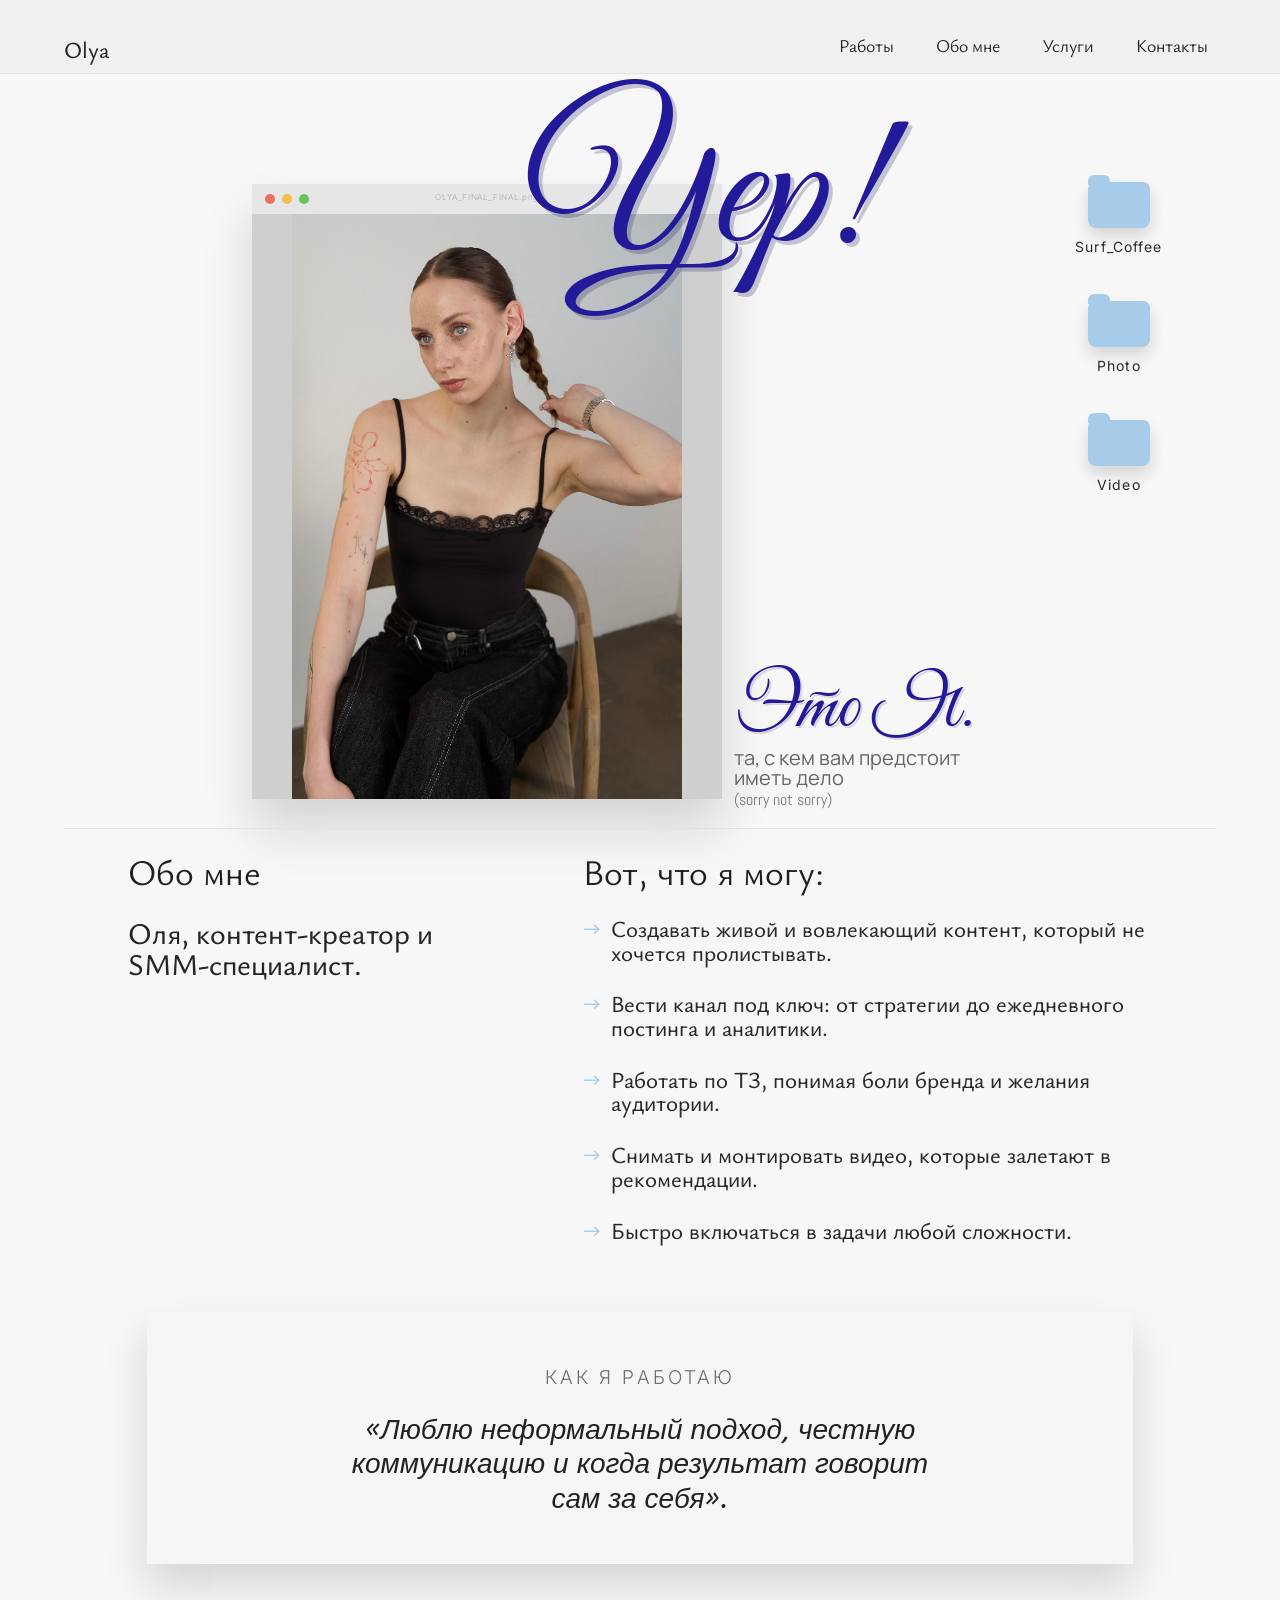
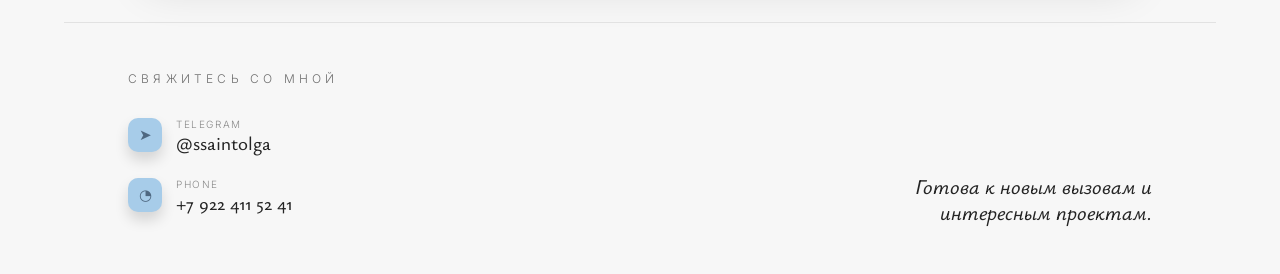
==== index.html @ af7ab5ba "Fix hosted image links by defaulting unknown URLs to image" ====
<!DOCTYPE html>
<html lang="ru">
<head>
  <meta charset="UTF-8" />
  <meta name="viewport" content="width=device-width, initial-scale=1.0" />
  <title>Olya Portfolio</title>

  <link rel="preconnect" href="https://fonts.googleapis.com">
  <link rel="preconnect" href="https://fonts.gstatic.com" crossorigin>
  <link href="https://fonts.googleapis.com/css2?family=ABeeZee:ital@0;1&family=Abel&family=Bad+Script&family=Caveat:wght@400&family=Golos+Text:wght@400;500;600;700&family=Great+Vibes&family=Inter:wght@300;400;500;600;700&family=Kristi&family=Manrope:wght@300;400;500;600;700&family=Marck+Script&family=Neucha&family=Onest:wght@300;400;500;600;700&family=Ysabeau:ital,wght@0,1..1000;1,1..1000&display=swap" rel="stylesheet"><link rel="stylesheet" href="styles.css" />
  <link rel="stylesheet" href="styles.css" />
</head>
<body>
  <div class="page">
    <header class="site-header" id="home" data-section>
      <div class="logo">Olya</div>

      <nav class="main-nav" aria-label="Главное меню">
        <a class="active" href="#home">Работы</a>
        <a href="#about">Обо мне</a>
        <a href="#services">Услуги</a>
        <a href="#contacts">Контакты</a>
      </nav>
    </header>

    <main>
      <section class="hero reveal" id="works" data-section>
        <div class="hero-main">
          <div class="photo-window">
            <div class="window-bar">
              <span class="dot red"></span>
              <span class="dot yellow"></span>
              <span class="dot green"></span>
              <span class="window-title">OLYA_FINAL_FINAL.png</span>
            </div>

            <div class="portrait">
              <img src="./images/olya.JPG" alt="Оля">
            </div>
          </div>

          <div class="hero-yep" data-motion>Yep!</div>

          <div class="hero-about" data-motion>
            <div class="hero-about-title">Это Я.</div>

            <div class="hero-about-subtitle">
              <span class="hero-kristi">
                та, с кем вам предстоит<br>
                иметь дело
              </span>
              <span class="hero-abel">(sorry not sorry)</span>
            </div>
          </div>
        </div>

        <aside class="hero-folders" aria-label="Разделы портфолио">
          <button class="folder" type="button" data-folder="Surf_Coffee" data-page="./surf_coffee.html">
            <span class="folder-icon" aria-hidden="true"></span>
            <span class="folder-name">Surf_Coffee</span>
          </button>

          <button class="folder" type="button" data-folder="Photo" data-target="#works">
            <span class="folder-icon" aria-hidden="true"></span>
            <span class="folder-name">Photo</span>
          </button>

          <button class="folder" type="button" data-folder="Video" data-target="#works">
            <span class="folder-icon" aria-hidden="true"></span>
            <span class="folder-name">Video</span>
          </button>
        </aside>
      </section>


      <section class="about-skills reveal" id="about" data-section>
        <div class="about-column">
          <h2>Обо мне</h2>
          <p>
            Оля, контент-креатор и<br>
            SMM-специалист.
          </p>
        </div>

        <div class="skills-column" id="services" data-section>
          <h2>Вот, что я могу:</h2>

          <ul class="skills-list">
            <li>Создавать живой и вовлекающий контент, который не хочется пролистывать.</li>
            <li>Вести канал под ключ: от стратегии до ежедневного постинга и аналитики.</li>
            <li>Работать по ТЗ, понимая боли бренда и желания аудитории.</li>
            <li>Снимать и монтировать видео, которые залетают в рекомендации.</li>
            <li>Быстро включаться в задачи любой сложности.</li>
          </ul>
        </div>
      </section>

      <section class="work-style reveal" data-section>
        <div class="quote-card">
          <div class="quote-label">КАК Я РАБОТАЮ</div>
          <blockquote>
            «Люблю неформальный подход, честную<br>
            коммуникацию и когда результат говорит<br>
            сам за себя».
          </blockquote>
        </div>
      </section>

      <footer class="contacts reveal" id="contacts" data-section>
        <div class="contacts-left">
          <div class="contacts-caption">СВЯЖИТЕСЬ СО МНОЙ</div>

          <a class="contact-row contact-link" href="https://t.me/ssaintolga" target="_blank" rel="noopener noreferrer">
            <span class="contact-icon" aria-hidden="true">➤</span>
            <span class="contact-info">
              <span class="contact-type">TELEGRAM</span>
              <span class="contact-value">@ssaintolga</span>
            </span>
          </a>

          <a class="contact-row contact-link" href="tel:+79224115241">
            <span class="contact-icon" aria-hidden="true">◔</span>
            <span class="contact-info">
              <span class="contact-type">PHONE</span>
              <span class="contact-value">+7 922 411 52 41</span>
            </span>
          </a>
        </div>

        <div class="contacts-right">
          Готова к новым вызовам и<br>
          интересным проектам.
        </div>
      </footer>
    </main>

    <div class="toast" id="folder-toast" role="status" aria-live="polite" aria-atomic="true"></div>
  </div>

  <script src="script.js"></script>
</body>
</html>
---- styles.css ----
* {
  box-sizing: border-box;
}

:root {
  --bg: #f7f7f7;
  --text: #1f1f1f;
  --line: #e2e2e2;
  --accent: #221a98;
  --muted: #767676;
  --folder: #a7cce9;
  --header-height: 74px;
  --side-gap: clamp(20px, 5vw, 80px);
  --quote-inset: clamp(16px, 1.5vw, 28px);
}

html,
body {
  margin: 0;
  padding: 0;
  background: var(--bg);
  color: var(--text);
}

body {
  font-family: 'Ysabeau', sans-serif;
  font-weight: 500;
}

.page {
  width: 100%;
  margin: 0;
  min-height: 100vh;
  background: var(--bg);
  padding: 0 var(--side-gap) 40px;
}



.site-header {
  position: sticky;
  top: 0;
  z-index: 20;
  height: var(--header-height);
  display: flex;
  align-items: flex-end;
  justify-content: space-between;
  border-bottom: 1px solid var(--line);
  width: 100vw;
  margin-left: calc(50% - 50vw);
  padding: 0 calc(var(--side-gap) + 6px) 12px var(--side-gap);
  background: rgba(239, 239, 239, 0.75);
  backdrop-filter: blur(0);
  transition: background 0.25s ease, box-shadow 0.25s ease, backdrop-filter 0.25s ease;
}

.site-header.is-scrolled {
  background: rgba(239, 239, 239, 0.94);
  backdrop-filter: blur(7px);
  box-shadow: 0 10px 24px rgba(0, 0, 0, 0.12);
}

.logo {
  font-size: 23px;
  color: #252525;
  line-height: 1;
  padding-top: 4px;
}

.main-nav {
  display: flex;
  gap: 38px;
  align-items: center;
}

.main-nav a {
  font-size: 18px;
  font-weight: 400;
  color: #242424;
  text-decoration: none;
  line-height: 1;
  padding: 6px 2px;
  border-bottom: 1px solid transparent;
  transition: color 0.22s ease, border-color 0.22s ease;
}

.main-nav a:hover,
.main-nav a.active {
  color: #241f8d;
  border-bottom-color: #241f8d;
}

.hero {
  display: flex;
  justify-content: space-between;
  align-items: flex-start;
  padding: 56px 20px 0 110px;
  min-height: 760px;
  scroll-margin-top: calc(var(--header-height) + 20px);
}

.hero-main {
  position: relative;
  width: 900px;
  height: 670px;
}

.photo-window {
  position: absolute;
  left: 78px;
  top: 54px;
  width: 470px;
  background: #f7f7f7;
  box-shadow: 0 30px 48px rgba(0, 0, 0, 0.14);
}

.window-bar {
  position: relative;
  height: 30px;
  background: #e6e6e6;
  display: flex;
  align-items: center;
  padding-left: 13px;
}

.dot {
  width: 10px;
  height: 10px;
  border-radius: 50%;
  margin-right: 7px;
  display: inline-block;
}

.dot.red { background: #f16d5c; }
.dot.yellow { background: #f2be4d; }
.dot.green { background: #68c25d; }

.window-title {
  position: absolute;
  left: 50%;
  transform: translateX(-50%);
  top: 8px;
  font-family: "Inter", sans-serif;
  font-size: 8px;
  font-weight: 300;
  letter-spacing: 0.08em;
  color: #aaa;
  white-space: nowrap;
}

.portrait {
  width: 100%;
  height: 585px;
  overflow: hidden;
  background: #cfcfcf;
}

.portrait img {
  width: 100%;
  height: 100%;
  object-fit: contain;
  display: block;
}

.portrait-placeholder {
  width: 100%;
  height: 100%;
  background:
    radial-gradient(circle at 50% 30%, rgba(255, 255, 255, 0.85) 0 8%, transparent 9%),
    radial-gradient(circle at 43% 33%, rgba(255, 255, 255, 0.55) 0 2%, transparent 3%),
    radial-gradient(circle at 57% 33%, rgba(255, 255, 255, 0.55) 0 2%, transparent 3%),
    linear-gradient(180deg, rgba(255, 255, 255, 0.16), rgba(0, 0, 0, 0.1)),
    linear-gradient(135deg, #cfcfcf 0%, #9f9f9f 100%);
  filter: grayscale(1);
}

.hero-yep {
  position: absolute;
  top: -18px;
  left: 350px;
  font-family: "Great Vibes", cursive;
  font-size: 190px;
  line-height: 0.9;
  color: var(--accent);
  text-shadow: 4px 4px 0 rgba(20, 14, 90, 0.22);
  z-index: 2;
  will-change: transform;
}

.hero-about {
  position: absolute;
  left: 560px;
  top: 542px;
  width: 310px;
  will-change: transform;
}

.hero-about-title {
  font-family: "Great Vibes", cursive;
  font-size: 76px;
  line-height: 0.95;
  color: var(--accent);
  text-shadow: 2px 2px 0 rgba(20, 14, 90, 0.15);
  margin-bottom: 4px;
}

.hero-about-subtitle {
  display: flex;
  align-items: baseline;
  flex-wrap: wrap;
  gap: 5px;
  max-width: 290px;
}

.hero-kristi {
  font-family: "Manrope", sans-serif;
  font-size: 20px;
  line-height: 0.98;
  color: #666;
  font-weight: 400;
}
.hero-abel {
  font-family: "Abel", sans-serif;
  font-size: 16px;
  color: var(--muted);
  line-height: 1;
}

.hero-folders {
  width: 160px;
  padding-top: 52px;
  display: flex;
  flex-direction: column;
  gap: 46px;
  align-items: center;
}

.folder {
  width: 120px;
  text-align: center;
  border: 0;
  background: transparent;
  padding: 0;
  cursor: pointer;
  transition: transform 0.22s ease;
}

.folder:hover {
  transform: translateY(-4px);
}

.folder-icon {
  width: 62px;
  height: 46px;
  margin: 0 auto 10px;
  position: relative;
  background: var(--folder);
  border-radius: 7px 7px 8px 8px;
  box-shadow: 0 8px 16px rgba(0, 0, 0, 0.14);
  transition: box-shadow 0.22s ease, transform 0.22s ease;
  display: block;
}

.folder:hover .folder-icon,
.folder:focus-visible .folder-icon {
  transform: translateY(-2px);
  box-shadow: 0 16px 28px rgba(0, 0, 0, 0.2);
}

.folder-icon::before {
  content: "";
  position: absolute;
  top: -7px;
  left: 0;
  width: 22px;
  height: 10px;
  background: var(--folder);
  border-radius: 6px 6px 0 0;
}

.folder-name {
  font-family: "Inter", sans-serif;
  font-size: 14px;
  letter-spacing: 0.08em;
  color: #2a2a2a;
}

.about-skills {
  border-top: 1px solid var(--line);
  margin-top: -6px;
  padding: 24px var(--side-gap) 0;
  display: grid;
  grid-template-columns: 315px 1fr;
  column-gap: 140px;
  scroll-margin-top: calc(var(--header-height) + 20px);
}

.about-column h2,
.skills-column h2 {
  margin: 0 0 28px;
  font-size: 36px;
  font-weight: 700;
  color: #1f1f1f;
  line-height: 1;
}

.about-column p {
  margin: 0;
  font-size: 30px;
  line-height: 1.04;
  color: #252525;
}

.skills-list {
  list-style: none;
  margin: 0;
  padding: 0;
}

.skills-list li {
  position: relative;
  margin-bottom: 28px;
  padding-left: 28px;
  font-size: 23px;
  line-height: 1.03;
  color: #2a2a2a;
  max-width: 760px;
}

.skills-list li::before {
  content: "→";
  position: absolute;
  left: 0;
  top: -1px;
  color: var(--folder);
  font-size: 22px;
}

.work-style {
  padding: 42px var(--side-gap) 58px;
  scroll-margin-top: calc(var(--header-height) + 20px);
}

.quote-card {
  margin: 0 var(--quote-inset);
  background: #f6f6f6;
  box-shadow: 0 22px 42px rgba(0, 0, 0, 0.14);
  text-align: center;
  padding: 54px 40px 48px;
}

.quote-label {
  font-family: "Inter", sans-serif;
  font-size: 19px;
  font-weight: 300;
  letter-spacing: 0.16em;
  color: #6e6e6e;
  margin-bottom: 24px;
}

.quote-card blockquote {
  margin: 0;
  font-family: "ABeeZee", sans-serif;
  font-style: italic;
  font-size: 28px;
  line-height: 1.22;
  color: #212121;
}

.contacts {
  border-top: 1px solid var(--line);
  margin: 0;
  padding: 48px var(--side-gap) 0;
  display: flex;
  justify-content: space-between;
  align-items: flex-end;
  scroll-margin-top: calc(var(--header-height) + 20px);
}

.contacts-left { width: 340px; }

.contacts-caption {
  font-family: "Inter", sans-serif;
  font-size: 12px;
  font-weight: 300;
  letter-spacing: 0.35em;
  color: #707070;
  margin-bottom: 28px;
}

.contact-row {
  display: flex;
  align-items: center;
  gap: 14px;
  margin-bottom: 18px;
}

.contact-link {
  text-decoration: none;
  border-radius: 12px;
  padding: 4px;
  margin-left: -4px;
  transition: background-color 0.2s ease;
}

.contact-link:hover,
.contact-link:focus-visible {
  background-color: rgba(167, 204, 233, 0.2);
}

.contact-icon {
  width: 34px;
  height: 34px;
  border-radius: 10px;
  background: var(--folder);
  color: #4f6881;
  display: flex;
  align-items: center;
  justify-content: center;
  font-size: 15px;
  font-family: "Inter", sans-serif;
  box-shadow: 0 8px 14px rgba(0, 0, 0, 0.14);
}

.contact-type {
  display: block;
  font-family: "Inter", sans-serif;
  font-size: 10px;
  font-weight: 300;
  letter-spacing: 0.16em;
  color: #8a8a8a;
  margin-bottom: 3px;
}

.contact-value {
  display: block;
  font-size: 19px;
  color: #252525;
  line-height: 1;
}

.contacts-right {
  max-width: 360px;
  text-align: right;
  font-size: 21px;
  line-height: 1.25;
  font-style: italic;
  color: #252525;
  padding-bottom: 8px;
}

.toast {
  position: fixed;
  right: 28px;
  bottom: 24px;
  background: rgba(33, 33, 33, 0.92);
  color: #f2f2f2;
  font-family: "Inter", sans-serif;
  font-size: 13px;
  padding: 12px 14px;
  border-radius: 10px;
  transform: translateY(24px);
  opacity: 0;
  pointer-events: none;
  transition: transform 0.22s ease, opacity 0.22s ease;
}

.toast.is-visible {
  transform: translateY(0);
  opacity: 1;
}

.reveal {
  opacity: 0;
  transform: translateY(24px);
  transition: opacity 0.6s ease, transform 0.6s ease;
}

.reveal.is-visible {
  opacity: 1;
  transform: translateY(0);
}

.about-column h2,
.skills-column h2 {
  margin: 0 0 28px;
  font-size: 36px;
  font-family: "Ysabeau", sans-serif;
  font-weight: 400;
  color: #1f1f1f;
  line-height: 1;
}

@media (max-width: 1220px) {
  .page { padding-inline: clamp(18px, 4vw, 48px); }
  .site-header { padding-inline: clamp(18px, 4vw, 48px); }
  .hero {
    padding-left: 24px;
    padding-right: 8px;
  }
  .hero-main { width: min(760px, 100%); }
  .hero-yep { left: 280px; font-size: 160px; }
  .hero-about { left: 490px; }
}

@media (max-width: 1024px) {
  .site-header {
    padding-inline: 20px;
    height: auto;
    padding-block: 14px;
    align-items: center;
  }

  .main-nav {
    gap: 18px;
    flex-wrap: wrap;
    justify-content: flex-end;
  }

  .main-nav a { font-size: 16px; }

  .hero {
    min-height: auto;
    padding: 34px 0 0;
    gap: 24px;
  }

  .hero-main {
    width: 100%;
    height: auto;
    min-height: 620px;
  }

  .photo-window {
    left: 30px;
    width: min(520px, 62vw);
  }

  .hero-yep {
    left: min(46vw, 390px);
    top: -6px;
    font-size: clamp(120px, 16vw, 168px);
  }

  .hero-about {
    left: min(54vw, 560px);
    top: 460px;
    width: min(300px, 34vw);
  }

  .hero-about-title { font-size: 68px; }

  .about-skills {
    grid-template-columns: 1fr;
    row-gap: 36px;
    padding-top: 36px;
  }

  .contacts {
    gap: 28px;
  }
}

@media (max-width: 768px) {
  .page {
    padding-inline: 14px;
    padding-bottom: 28px;
  }

  .site-header {
    width: 100%;
    margin-left: 0;
    position: sticky;
    padding-inline: 6px;
    gap: 12px;
    align-items: flex-start;
    flex-direction: column;
  }

  .logo { font-size: 24px; }

  .main-nav {
    width: 100%;
    justify-content: space-between;
    gap: 10px;
  }

  .main-nav a {
    font-size: 15px;
    padding: 4px 0;
  }

  .hero {
    flex-direction: column;
    padding-top: 24px;
  }

  .hero-main {
    min-height: 0;
  }

  .photo-window {
    position: relative;
    left: 0;
    top: 0;
    width: 100%;
    max-width: 460px;
    margin: 0 auto;
  }

  .portrait { height: 500px; }

  .hero-yep {
    left: 52%;
    top: -32px;
    font-size: clamp(96px, 24vw, 140px);
    transform: translateX(-6%);
  }

  .hero-about {
    position: relative;
    left: 0;
    top: 0;
    width: 100%;
    max-width: 460px;
    margin: 14px auto 0;
    text-align: left;
  }

  .hero-about-title { font-size: 62px; }

  .hero-kristi { font-size: 28px; }

  .hero-folders {
    width: 100%;
    flex-direction: row;
    justify-content: space-between;
    gap: 12px;
    padding-top: 4px;
  }

  .folder {
    width: calc(33.33% - 8px);
  }

  .about-skills,
  .work-style,
  .contacts {
    padding-inline: 0;
  }

  .about-column h2,
  .skills-column h2 { font-size: 34px; }

  .about-column p,
  .skills-list li { font-size: 24px; }

  .quote-card {
    padding: 34px 22px;
  }

  .quote-card blockquote {
    font-size: 30px;
    line-height: 1.18;
  }

  .contacts {
    flex-direction: column;
    align-items: flex-start;
  }

  .contacts-right {
    text-align: left;
    font-size: 24px;
    max-width: 100%;
  }

  .toast {
    right: 12px;
    left: 12px;
    bottom: 12px;
  }

  

}



@media (max-width: 540px) {
  .main-nav a { font-size: 14px; }

  .portrait { height: 390px; }

  .hero-about-title { font-size: 54px; }

  .hero-kristi { font-size: 22px; }

  .hero-abel { font-size: 14px; }

  .folder-name {
    font-size: 12px;
    letter-spacing: 0.04em;
  }

  .about-column h2,
  .skills-column h2 { font-size: 30px; }

  .about-column p,
  .skills-list li {
    font-size: 20px;
    line-height: 1.14;
  }

  .skills-list li {
    margin-bottom: 20px;
    padding-left: 22px;
  }

  .quote-card blockquote { font-size: 28px; }

  .contact-value { font-size: 18px; }

  .contacts-right { font-size: 28px; }
}

@media (prefers-reduced-motion: reduce) {
  * {
    animation: none !important;
    transition-duration: 0.01ms !important;
    scroll-behavior: auto !important;
  }

  .reveal {
    opacity: 1;
    transform: none;
  }
}

.surf-works {
  border-top: 1px solid var(--line);
  margin-top: 6px;
  padding: 50px var(--side-gap) 10px;
  scroll-margin-top: calc(var(--header-height) + 20px);
}

.section-head {
  max-width: 780px;
  margin-bottom: 30px;
}

.section-kicker {
  margin: 0 0 14px;
  font-family: "Inter", sans-serif;
  font-size: 12px;
  letter-spacing: 0.25em;
  color: #6a6a6a;
}

.section-head h1,
.section-head h2 {
  margin: 0 0 10px;
  font-size: clamp(34px, 4.2vw, 58px);
  line-height: 0.96;
  font-weight: 500;
}

.section-text {
  margin: 0;
  font-size: 20px;
  line-height: 1.2;
  color: #3a3a3a;
}

.section-text code {
  font-family: "Inter", sans-serif;
  font-size: 0.85em;
  background: #ececec;
  border-radius: 7px;
  padding: 2px 7px;
}

.surf-grid {
  display: grid;
  grid-template-columns: repeat(2, minmax(0, 1fr));
  gap: 24px;
  align-items: start;
}

.work-card {
  width: 100%;
  margin: 0 auto;
  background: #f3f3f3;
  box-shadow: 0 18px 36px rgba(0, 0, 0, 0.12);
  border: 1px solid #ececec;
  overflow: hidden;
  display: grid;
}

.work-card.is-vertical {
  max-width: 980px;
  grid-template-columns: minmax(230px, 360px) 1fr;
}

.work-card.is-horizontal {
  max-width: 620px;
  grid-template-columns: 1fr;
}

.work-media {
  background: #d7d7d7;
}

.work-card.is-vertical .work-media {
  aspect-ratio: 9 / 16;
  max-height: min(72vh, 680px);
}

.work-card.is-horizontal .work-media {
  aspect-ratio: 16 / 9;
  max-height: min(56vh, 420px);
}

.work-media iframe,
.work-media img,
.work-media video {
  width: 100%;
  height: 100%;
  display: block;
  border: 0;
  object-fit: cover;
}

.work-content {
  padding: 18px 18px 20px;
  display: flex;
  flex-direction: column;
  justify-content: center;
}

.work-content h3 {
  margin: 0 0 8px;
  font-size: 27px;
  line-height: 0.95;
}

.work-content p {
  margin: 0;
  font-size: 18px;
  color: #353535;
  line-height: 1.12;
}

.work-meta {
  display: inline-flex;
  margin-top: 12px;
  font-family: "Inter", sans-serif;
  font-size: 11px;
  letter-spacing: 0.12em;
  color: #6d6d6d;
}

.surf-empty {
  padding: 24px;
  background: #efefef;
  font-size: 18px;
}

@media (max-width: 900px) {
  .surf-grid {
    grid-template-columns: 1fr;
  }

  .work-card.is-vertical,
  .work-card.is-horizontal {
    max-width: 560px;
    grid-template-columns: 1fr;
  }

  .work-card.is-vertical .work-media,
  .work-card.is-horizontal .work-media {
    aspect-ratio: 9 / 16;
    max-height: min(72vh, 620px);
  }
}

@media (max-width: 768px) {
  .surf-works {
    padding-inline: 0;
    padding-top: 34px;
  }

  .section-text {
    font-size: 18px;
  }

  .work-content h3 {
    font-size: 24px;
  }
}
---- styles.css ----
* {
  box-sizing: border-box;
}

:root {
  --bg: #f7f7f7;
  --text: #1f1f1f;
  --line: #e2e2e2;
  --accent: #221a98;
  --muted: #767676;
  --folder: #a7cce9;
  --header-height: 74px;
  --side-gap: clamp(20px, 5vw, 80px);
  --quote-inset: clamp(16px, 1.5vw, 28px);
}

html,
body {
  margin: 0;
  padding: 0;
  background: var(--bg);
  color: var(--text);
}

body {
  font-family: 'Ysabeau', sans-serif;
  font-weight: 500;
}

.page {
  width: 100%;
  margin: 0;
  min-height: 100vh;
  background: var(--bg);
  padding: 0 var(--side-gap) 40px;
}



.site-header {
  position: sticky;
  top: 0;
  z-index: 20;
  height: var(--header-height);
  display: flex;
  align-items: flex-end;
  justify-content: space-between;
  border-bottom: 1px solid var(--line);
  width: 100vw;
  margin-left: calc(50% - 50vw);
  padding: 0 calc(var(--side-gap) + 6px) 12px var(--side-gap);
  background: rgba(239, 239, 239, 0.75);
  backdrop-filter: blur(0);
  transition: background 0.25s ease, box-shadow 0.25s ease, backdrop-filter 0.25s ease;
}

.site-header.is-scrolled {
  background: rgba(239, 239, 239, 0.94);
  backdrop-filter: blur(7px);
  box-shadow: 0 10px 24px rgba(0, 0, 0, 0.12);
}

.logo {
  font-size: 23px;
  color: #252525;
  line-height: 1;
  padding-top: 4px;
}

.main-nav {
  display: flex;
  gap: 38px;
  align-items: center;
}

.main-nav a {
  font-size: 18px;
  font-weight: 400;
  color: #242424;
  text-decoration: none;
  line-height: 1;
  padding: 6px 2px;
  border-bottom: 1px solid transparent;
  transition: color 0.22s ease, border-color 0.22s ease;
}

.main-nav a:hover,
.main-nav a.active {
  color: #241f8d;
  border-bottom-color: #241f8d;
}

.hero {
  display: flex;
  justify-content: space-between;
  align-items: flex-start;
  padding: 56px 20px 0 110px;
  min-height: 760px;
  scroll-margin-top: calc(var(--header-height) + 20px);
}

.hero-main {
  position: relative;
  width: 900px;
  height: 670px;
}

.photo-window {
  position: absolute;
  left: 78px;
  top: 54px;
  width: 470px;
  background: #f7f7f7;
  box-shadow: 0 30px 48px rgba(0, 0, 0, 0.14);
}

.window-bar {
  position: relative;
  height: 30px;
  background: #e6e6e6;
  display: flex;
  align-items: center;
  padding-left: 13px;
}

.dot {
  width: 10px;
  height: 10px;
  border-radius: 50%;
  margin-right: 7px;
  display: inline-block;
}

.dot.red { background: #f16d5c; }
.dot.yellow { background: #f2be4d; }
.dot.green { background: #68c25d; }

.window-title {
  position: absolute;
  left: 50%;
  transform: translateX(-50%);
  top: 8px;
  font-family: "Inter", sans-serif;
  font-size: 8px;
  font-weight: 300;
  letter-spacing: 0.08em;
  color: #aaa;
  white-space: nowrap;
}

.portrait {
  width: 100%;
  height: 585px;
  overflow: hidden;
  background: #cfcfcf;
}

.portrait img {
  width: 100%;
  height: 100%;
  object-fit: contain;
  display: block;
}

.portrait-placeholder {
  width: 100%;
  height: 100%;
  background:
    radial-gradient(circle at 50% 30%, rgba(255, 255, 255, 0.85) 0 8%, transparent 9%),
    radial-gradient(circle at 43% 33%, rgba(255, 255, 255, 0.55) 0 2%, transparent 3%),
    radial-gradient(circle at 57% 33%, rgba(255, 255, 255, 0.55) 0 2%, transparent 3%),
    linear-gradient(180deg, rgba(255, 255, 255, 0.16), rgba(0, 0, 0, 0.1)),
    linear-gradient(135deg, #cfcfcf 0%, #9f9f9f 100%);
  filter: grayscale(1);
}

.hero-yep {
  position: absolute;
  top: -18px;
  left: 350px;
  font-family: "Great Vibes", cursive;
  font-size: 190px;
  line-height: 0.9;
  color: var(--accent);
  text-shadow: 4px 4px 0 rgba(20, 14, 90, 0.22);
  z-index: 2;
  will-change: transform;
}

.hero-about {
  position: absolute;
  left: 560px;
  top: 542px;
  width: 310px;
  will-change: transform;
}

.hero-about-title {
  font-family: "Great Vibes", cursive;
  font-size: 76px;
  line-height: 0.95;
  color: var(--accent);
  text-shadow: 2px 2px 0 rgba(20, 14, 90, 0.15);
  margin-bottom: 4px;
}

.hero-about-subtitle {
  display: flex;
  align-items: baseline;
  flex-wrap: wrap;
  gap: 5px;
  max-width: 290px;
}

.hero-kristi {
  font-family: "Manrope", sans-serif;
  font-size: 20px;
  line-height: 0.98;
  color: #666;
  font-weight: 400;
}
.hero-abel {
  font-family: "Abel", sans-serif;
  font-size: 16px;
  color: var(--muted);
  line-height: 1;
}

.hero-folders {
  width: 160px;
  padding-top: 52px;
  display: flex;
  flex-direction: column;
  gap: 46px;
  align-items: center;
}

.folder {
  width: 120px;
  text-align: center;
  border: 0;
  background: transparent;
  padding: 0;
  cursor: pointer;
  transition: transform 0.22s ease;
}

.folder:hover {
  transform: translateY(-4px);
}

.folder-icon {
  width: 62px;
  height: 46px;
  margin: 0 auto 10px;
  position: relative;
  background: var(--folder);
  border-radius: 7px 7px 8px 8px;
  box-shadow: 0 8px 16px rgba(0, 0, 0, 0.14);
  transition: box-shadow 0.22s ease, transform 0.22s ease;
  display: block;
}

.folder:hover .folder-icon,
.folder:focus-visible .folder-icon {
  transform: translateY(-2px);
  box-shadow: 0 16px 28px rgba(0, 0, 0, 0.2);
}

.folder-icon::before {
  content: "";
  position: absolute;
  top: -7px;
  left: 0;
  width: 22px;
  height: 10px;
  background: var(--folder);
  border-radius: 6px 6px 0 0;
}

.folder-name {
  font-family: "Inter", sans-serif;
  font-size: 14px;
  letter-spacing: 0.08em;
  color: #2a2a2a;
}

.about-skills {
  border-top: 1px solid var(--line);
  margin-top: -6px;
  padding: 24px var(--side-gap) 0;
  display: grid;
  grid-template-columns: 315px 1fr;
  column-gap: 140px;
  scroll-margin-top: calc(var(--header-height) + 20px);
}

.about-column h2,
.skills-column h2 {
  margin: 0 0 28px;
  font-size: 36px;
  font-weight: 700;
  color: #1f1f1f;
  line-height: 1;
}

.about-column p {
  margin: 0;
  font-size: 30px;
  line-height: 1.04;
  color: #252525;
}

.skills-list {
  list-style: none;
  margin: 0;
  padding: 0;
}

.skills-list li {
  position: relative;
  margin-bottom: 28px;
  padding-left: 28px;
  font-size: 23px;
  line-height: 1.03;
  color: #2a2a2a;
  max-width: 760px;
}

.skills-list li::before {
  content: "→";
  position: absolute;
  left: 0;
  top: -1px;
  color: var(--folder);
  font-size: 22px;
}

.work-style {
  padding: 42px var(--side-gap) 58px;
  scroll-margin-top: calc(var(--header-height) + 20px);
}

.quote-card {
  margin: 0 var(--quote-inset);
  background: #f6f6f6;
  box-shadow: 0 22px 42px rgba(0, 0, 0, 0.14);
  text-align: center;
  padding: 54px 40px 48px;
}

.quote-label {
  font-family: "Inter", sans-serif;
  font-size: 19px;
  font-weight: 300;
  letter-spacing: 0.16em;
  color: #6e6e6e;
  margin-bottom: 24px;
}

.quote-card blockquote {
  margin: 0;
  font-family: "ABeeZee", sans-serif;
  font-style: italic;
  font-size: 28px;
  line-height: 1.22;
  color: #212121;
}

.contacts {
  border-top: 1px solid var(--line);
  margin: 0;
  padding: 48px var(--side-gap) 0;
  display: flex;
  justify-content: space-between;
  align-items: flex-end;
  scroll-margin-top: calc(var(--header-height) + 20px);
}

.contacts-left { width: 340px; }

.contacts-caption {
  font-family: "Inter", sans-serif;
  font-size: 12px;
  font-weight: 300;
  letter-spacing: 0.35em;
  color: #707070;
  margin-bottom: 28px;
}

.contact-row {
  display: flex;
  align-items: center;
  gap: 14px;
  margin-bottom: 18px;
}

.contact-link {
  text-decoration: none;
  border-radius: 12px;
  padding: 4px;
  margin-left: -4px;
  transition: background-color 0.2s ease;
}

.contact-link:hover,
.contact-link:focus-visible {
  background-color: rgba(167, 204, 233, 0.2);
}

.contact-icon {
  width: 34px;
  height: 34px;
  border-radius: 10px;
  background: var(--folder);
  color: #4f6881;
  display: flex;
  align-items: center;
  justify-content: center;
  font-size: 15px;
  font-family: "Inter", sans-serif;
  box-shadow: 0 8px 14px rgba(0, 0, 0, 0.14);
}

.contact-type {
  display: block;
  font-family: "Inter", sans-serif;
  font-size: 10px;
  font-weight: 300;
  letter-spacing: 0.16em;
  color: #8a8a8a;
  margin-bottom: 3px;
}

.contact-value {
  display: block;
  font-size: 19px;
  color: #252525;
  line-height: 1;
}

.contacts-right {
  max-width: 360px;
  text-align: right;
  font-size: 21px;
  line-height: 1.25;
  font-style: italic;
  color: #252525;
  padding-bottom: 8px;
}

.toast {
  position: fixed;
  right: 28px;
  bottom: 24px;
  background: rgba(33, 33, 33, 0.92);
  color: #f2f2f2;
  font-family: "Inter", sans-serif;
  font-size: 13px;
  padding: 12px 14px;
  border-radius: 10px;
  transform: translateY(24px);
  opacity: 0;
  pointer-events: none;
  transition: transform 0.22s ease, opacity 0.22s ease;
}

.toast.is-visible {
  transform: translateY(0);
  opacity: 1;
}

.reveal {
  opacity: 0;
  transform: translateY(24px);
  transition: opacity 0.6s ease, transform 0.6s ease;
}

.reveal.is-visible {
  opacity: 1;
  transform: translateY(0);
}

.about-column h2,
.skills-column h2 {
  margin: 0 0 28px;
  font-size: 36px;
  font-family: "Ysabeau", sans-serif;
  font-weight: 400;
  color: #1f1f1f;
  line-height: 1;
}

@media (max-width: 1220px) {
  .page { padding-inline: clamp(18px, 4vw, 48px); }
  .site-header { padding-inline: clamp(18px, 4vw, 48px); }
  .hero {
    padding-left: 24px;
    padding-right: 8px;
  }
  .hero-main { width: min(760px, 100%); }
  .hero-yep { left: 280px; font-size: 160px; }
  .hero-about { left: 490px; }
}

@media (max-width: 1024px) {
  .site-header {
    padding-inline: 20px;
    height: auto;
    padding-block: 14px;
    align-items: center;
  }

  .main-nav {
    gap: 18px;
    flex-wrap: wrap;
    justify-content: flex-end;
  }

  .main-nav a { font-size: 16px; }

  .hero {
    min-height: auto;
    padding: 34px 0 0;
    gap: 24px;
  }

  .hero-main {
    width: 100%;
    height: auto;
    min-height: 620px;
  }

  .photo-window {
    left: 30px;
    width: min(520px, 62vw);
  }

  .hero-yep {
    left: min(46vw, 390px);
    top: -6px;
    font-size: clamp(120px, 16vw, 168px);
  }

  .hero-about {
    left: min(54vw, 560px);
    top: 460px;
    width: min(300px, 34vw);
  }

  .hero-about-title { font-size: 68px; }

  .about-skills {
    grid-template-columns: 1fr;
    row-gap: 36px;
    padding-top: 36px;
  }

  .contacts {
    gap: 28px;
  }
}

@media (max-width: 768px) {
  .page {
    padding-inline: 14px;
    padding-bottom: 28px;
  }

  .site-header {
    width: 100%;
    margin-left: 0;
    position: sticky;
    padding-inline: 6px;
    gap: 12px;
    align-items: flex-start;
    flex-direction: column;
  }

  .logo { font-size: 24px; }

  .main-nav {
    width: 100%;
    justify-content: space-between;
    gap: 10px;
  }

  .main-nav a {
    font-size: 15px;
    padding: 4px 0;
  }

  .hero {
    flex-direction: column;
    padding-top: 24px;
  }

  .hero-main {
    min-height: 0;
  }

  .photo-window {
    position: relative;
    left: 0;
    top: 0;
    width: 100%;
    max-width: 460px;
    margin: 0 auto;
  }

  .portrait { height: 500px; }

  .hero-yep {
    left: 52%;
    top: -32px;
    font-size: clamp(96px, 24vw, 140px);
    transform: translateX(-6%);
  }

  .hero-about {
    position: relative;
    left: 0;
    top: 0;
    width: 100%;
    max-width: 460px;
    margin: 14px auto 0;
    text-align: left;
  }

  .hero-about-title { font-size: 62px; }

  .hero-kristi { font-size: 28px; }

  .hero-folders {
    width: 100%;
    flex-direction: row;
    justify-content: space-between;
    gap: 12px;
    padding-top: 4px;
  }

  .folder {
    width: calc(33.33% - 8px);
  }

  .about-skills,
  .work-style,
  .contacts {
    padding-inline: 0;
  }

  .about-column h2,
  .skills-column h2 { font-size: 34px; }

  .about-column p,
  .skills-list li { font-size: 24px; }

  .quote-card {
    padding: 34px 22px;
  }

  .quote-card blockquote {
    font-size: 30px;
    line-height: 1.18;
  }

  .contacts {
    flex-direction: column;
    align-items: flex-start;
  }

  .contacts-right {
    text-align: left;
    font-size: 24px;
    max-width: 100%;
  }

  .toast {
    right: 12px;
    left: 12px;
    bottom: 12px;
  }

  

}



@media (max-width: 540px) {
  .main-nav a { font-size: 14px; }

  .portrait { height: 390px; }

  .hero-about-title { font-size: 54px; }

  .hero-kristi { font-size: 22px; }

  .hero-abel { font-size: 14px; }

  .folder-name {
    font-size: 12px;
    letter-spacing: 0.04em;
  }

  .about-column h2,
  .skills-column h2 { font-size: 30px; }

  .about-column p,
  .skills-list li {
    font-size: 20px;
    line-height: 1.14;
  }

  .skills-list li {
    margin-bottom: 20px;
    padding-left: 22px;
  }

  .quote-card blockquote { font-size: 28px; }

  .contact-value { font-size: 18px; }

  .contacts-right { font-size: 28px; }
}

@media (prefers-reduced-motion: reduce) {
  * {
    animation: none !important;
    transition-duration: 0.01ms !important;
    scroll-behavior: auto !important;
  }

  .reveal {
    opacity: 1;
    transform: none;
  }
}

.surf-works {
  border-top: 1px solid var(--line);
  margin-top: 6px;
  padding: 50px var(--side-gap) 10px;
  scroll-margin-top: calc(var(--header-height) + 20px);
}

.section-head {
  max-width: 780px;
  margin-bottom: 30px;
}

.section-kicker {
  margin: 0 0 14px;
  font-family: "Inter", sans-serif;
  font-size: 12px;
  letter-spacing: 0.25em;
  color: #6a6a6a;
}

.section-head h1,
.section-head h2 {
  margin: 0 0 10px;
  font-size: clamp(34px, 4.2vw, 58px);
  line-height: 0.96;
  font-weight: 500;
}

.section-text {
  margin: 0;
  font-size: 20px;
  line-height: 1.2;
  color: #3a3a3a;
}

.section-text code {
  font-family: "Inter", sans-serif;
  font-size: 0.85em;
  background: #ececec;
  border-radius: 7px;
  padding: 2px 7px;
}

.surf-grid {
  display: grid;
  grid-template-columns: repeat(2, minmax(0, 1fr));
  gap: 24px;
  align-items: start;
}

.work-card {
  width: 100%;
  margin: 0 auto;
  background: #f3f3f3;
  box-shadow: 0 18px 36px rgba(0, 0, 0, 0.12);
  border: 1px solid #ececec;
  overflow: hidden;
  display: grid;
}

.work-card.is-vertical {
  max-width: 980px;
  grid-template-columns: minmax(230px, 360px) 1fr;
}

.work-card.is-horizontal {
  max-width: 620px;
  grid-template-columns: 1fr;
}

.work-media {
  background: #d7d7d7;
}

.work-card.is-vertical .work-media {
  aspect-ratio: 9 / 16;
  max-height: min(72vh, 680px);
}

.work-card.is-horizontal .work-media {
  aspect-ratio: 16 / 9;
  max-height: min(56vh, 420px);
}

.work-media iframe,
.work-media img,
.work-media video {
  width: 100%;
  height: 100%;
  display: block;
  border: 0;
  object-fit: cover;
}

.work-content {
  padding: 18px 18px 20px;
  display: flex;
  flex-direction: column;
  justify-content: center;
}

.work-content h3 {
  margin: 0 0 8px;
  font-size: 27px;
  line-height: 0.95;
}

.work-content p {
  margin: 0;
  font-size: 18px;
  color: #353535;
  line-height: 1.12;
}

.work-meta {
  display: inline-flex;
  margin-top: 12px;
  font-family: "Inter", sans-serif;
  font-size: 11px;
  letter-spacing: 0.12em;
  color: #6d6d6d;
}

.surf-empty {
  padding: 24px;
  background: #efefef;
  font-size: 18px;
}

@media (max-width: 900px) {
  .surf-grid {
    grid-template-columns: 1fr;
  }

  .work-card.is-vertical,
  .work-card.is-horizontal {
    max-width: 560px;
    grid-template-columns: 1fr;
  }

  .work-card.is-vertical .work-media,
  .work-card.is-horizontal .work-media {
    aspect-ratio: 9 / 16;
    max-height: min(72vh, 620px);
  }
}

@media (max-width: 768px) {
  .surf-works {
    padding-inline: 0;
    padding-top: 34px;
  }

  .section-text {
    font-size: 18px;
  }

  .work-content h3 {
    font-size: 24px;
  }
}
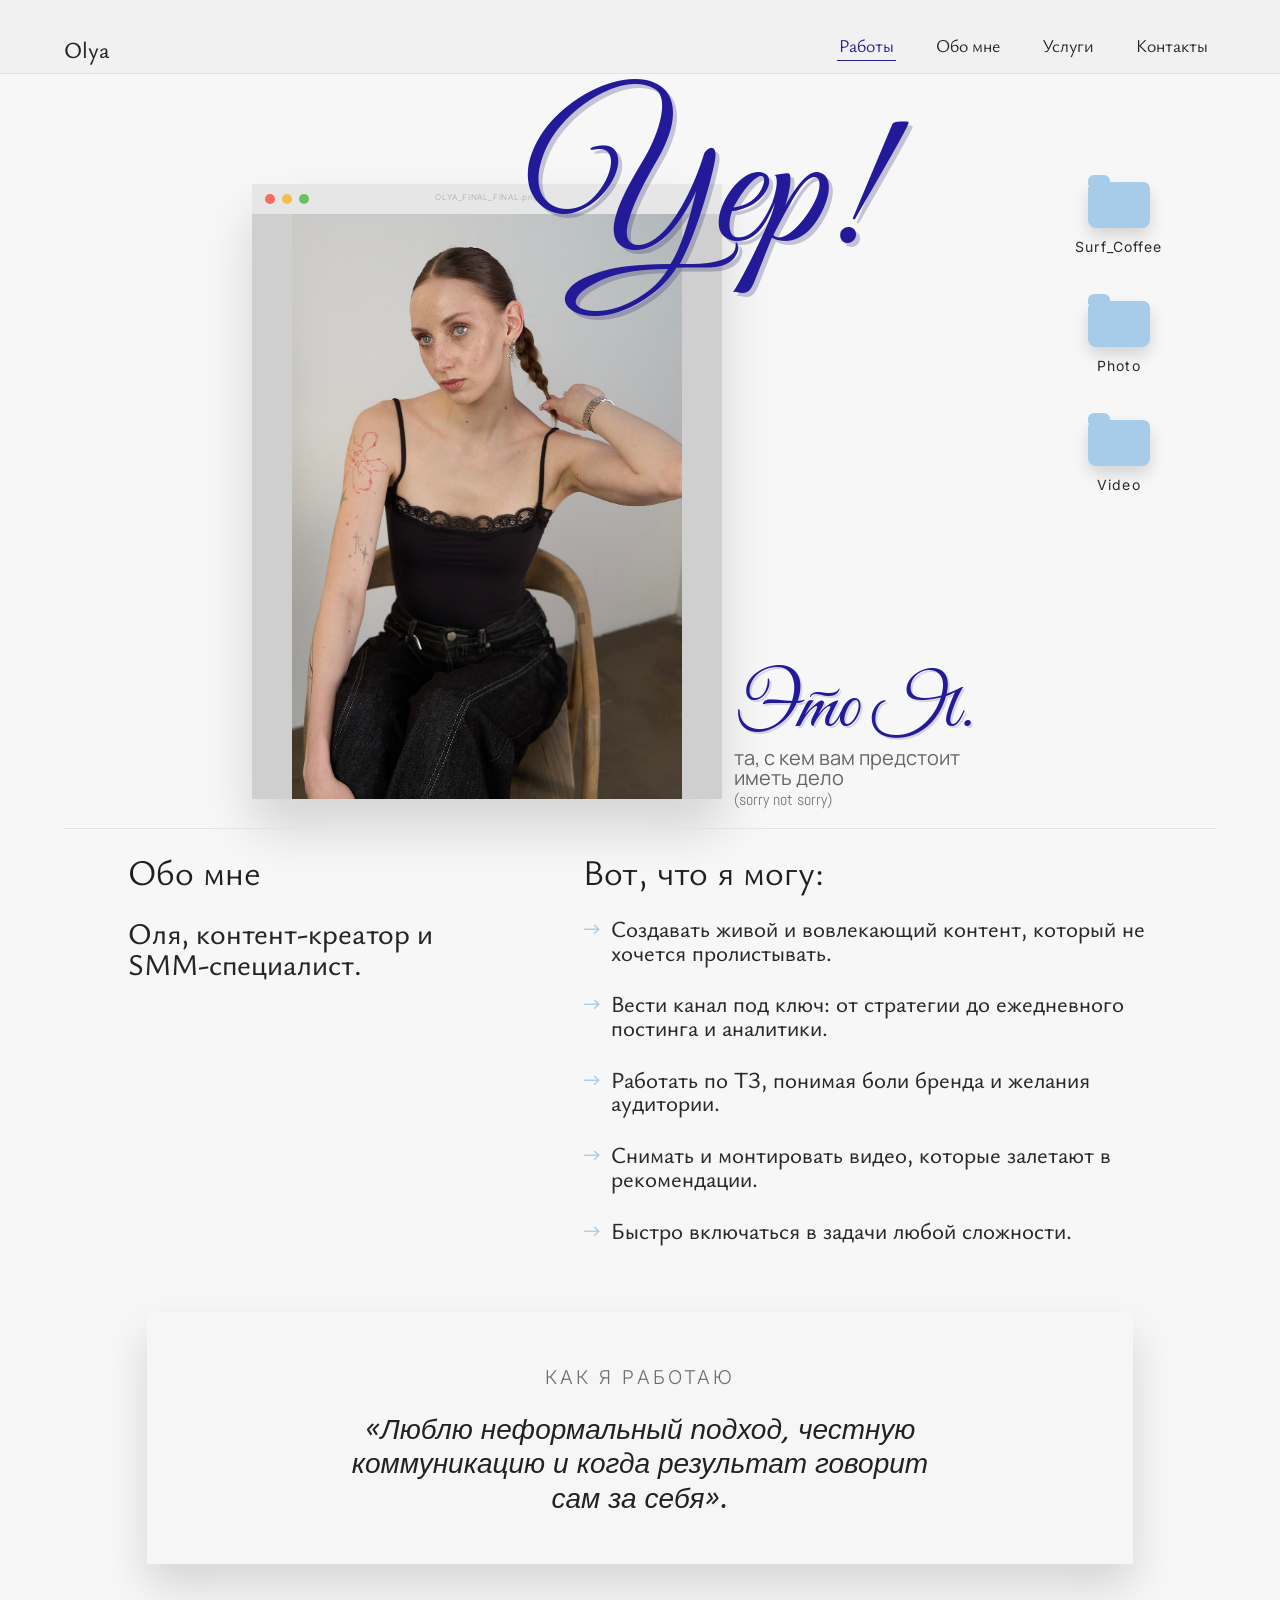
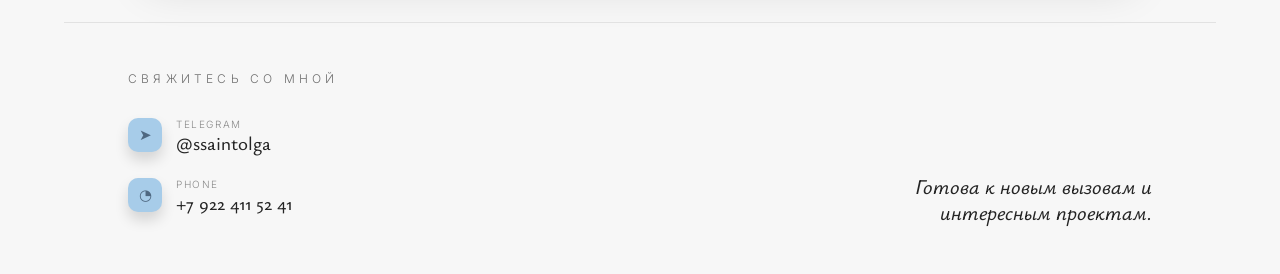
==== commit 8fa1e481: "Fix Works nav link to scroll to project folders section" ====
--- a/index.html
+++ b/index.html
@@ -4,6 +4,14 @@
   <meta charset="UTF-8" />
   <meta name="viewport" content="width=device-width, initial-scale=1.0" />
   <title>Olya Portfolio</title>
+
+  <link rel="apple-touch-icon" sizes="180x180" href="./icons/apple-touch-icon.png">
+  <link rel="icon" type="image/png" sizes="32x32" href="./icons/favicon-32x32.png">
+  <!-- <link rel="icon" type="image/png" sizes="16x16" href="./icons/favicon-16x16.png"> -->
+  <link rel="icon" href="./icons/favicon.ico">
+  <link rel="shortcut icon" href="./icons/favicon.ico">
+  <link rel="manifest" href="./icons/site.webmanifest">
+  <meta name="theme-color" content="#ffffff">
 
   <link rel="preconnect" href="https://fonts.googleapis.com">
   <link rel="preconnect" href="https://fonts.gstatic.com" crossorigin>
@@ -16,7 +24,7 @@
       <div class="logo">Olya</div>
 
       <nav class="main-nav" aria-label="Главное меню">
-        <a class="active" href="#home">Работы</a>
+        <a class="active" href="#works">Работы</a>
         <a href="#about">Обо мне</a>
         <a href="#services">Услуги</a>
         <a href="#contacts">Контакты</a>
@@ -60,12 +68,12 @@
             <span class="folder-name">Surf_Coffee</span>
           </button>
 
-          <button class="folder" type="button" data-folder="Photo" data-target="#works">
+          <button class="folder" type="button" data-folder="Photo" data-page="./photo.html">
             <span class="folder-icon" aria-hidden="true"></span>
             <span class="folder-name">Photo</span>
           </button>
 
-          <button class="folder" type="button" data-folder="Video" data-target="#works">
+          <button class="folder" type="button" data-folder="Video" data-page="./video.html">
             <span class="folder-icon" aria-hidden="true"></span>
             <span class="folder-name">Video</span>
           </button>
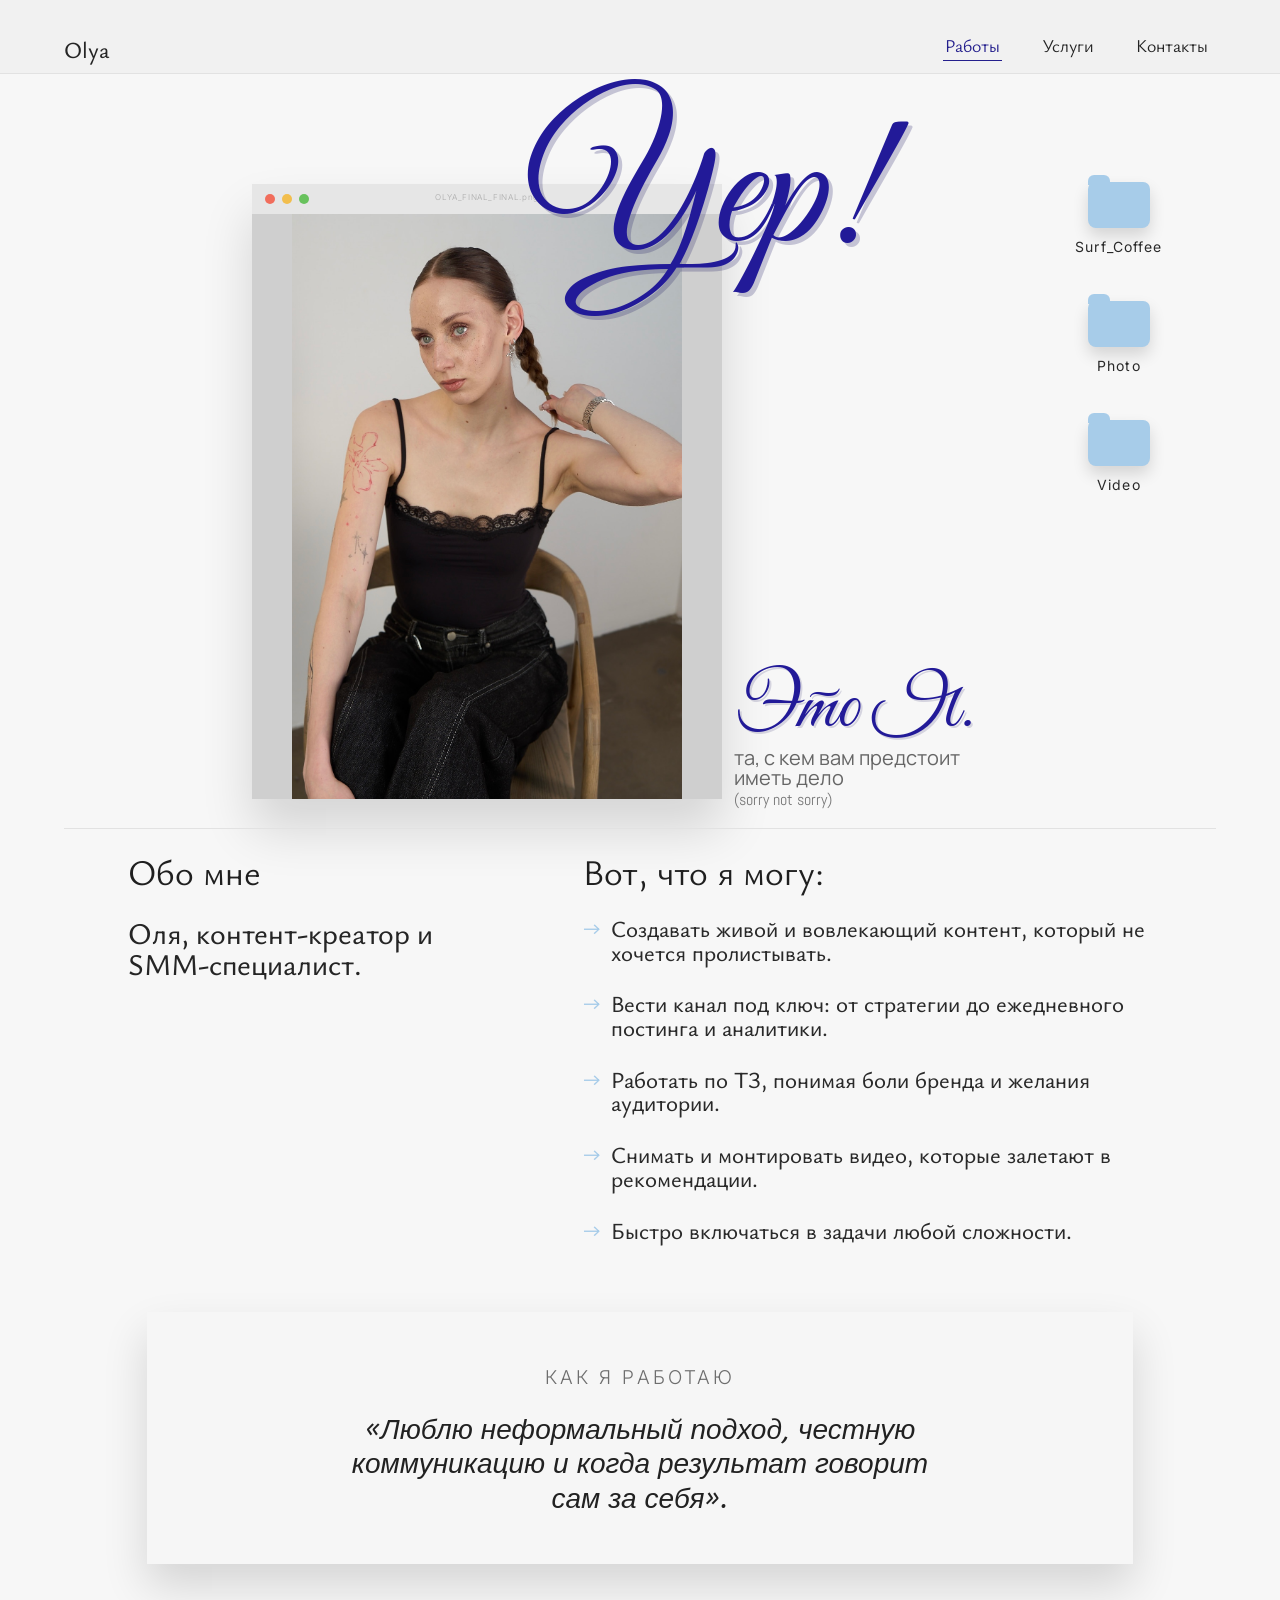
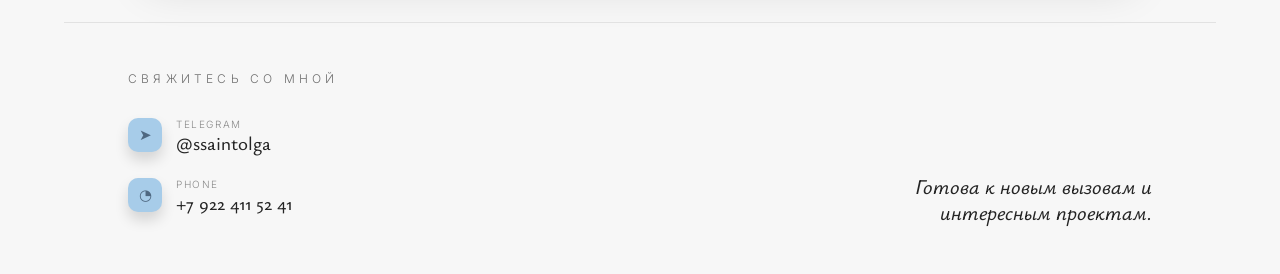
==== commit a76c1688: "Merge branch 'main' of https://github.com/d-k-acio-aud/olya_portfolio" ====
--- a/index.html
+++ b/index.html
@@ -25,7 +25,6 @@
 
       <nav class="main-nav" aria-label="Главное меню">
         <a class="active" href="#works">Работы</a>
-        <a href="#about">Обо мне</a>
         <a href="#services">Услуги</a>
         <a href="#contacts">Контакты</a>
       </nav>
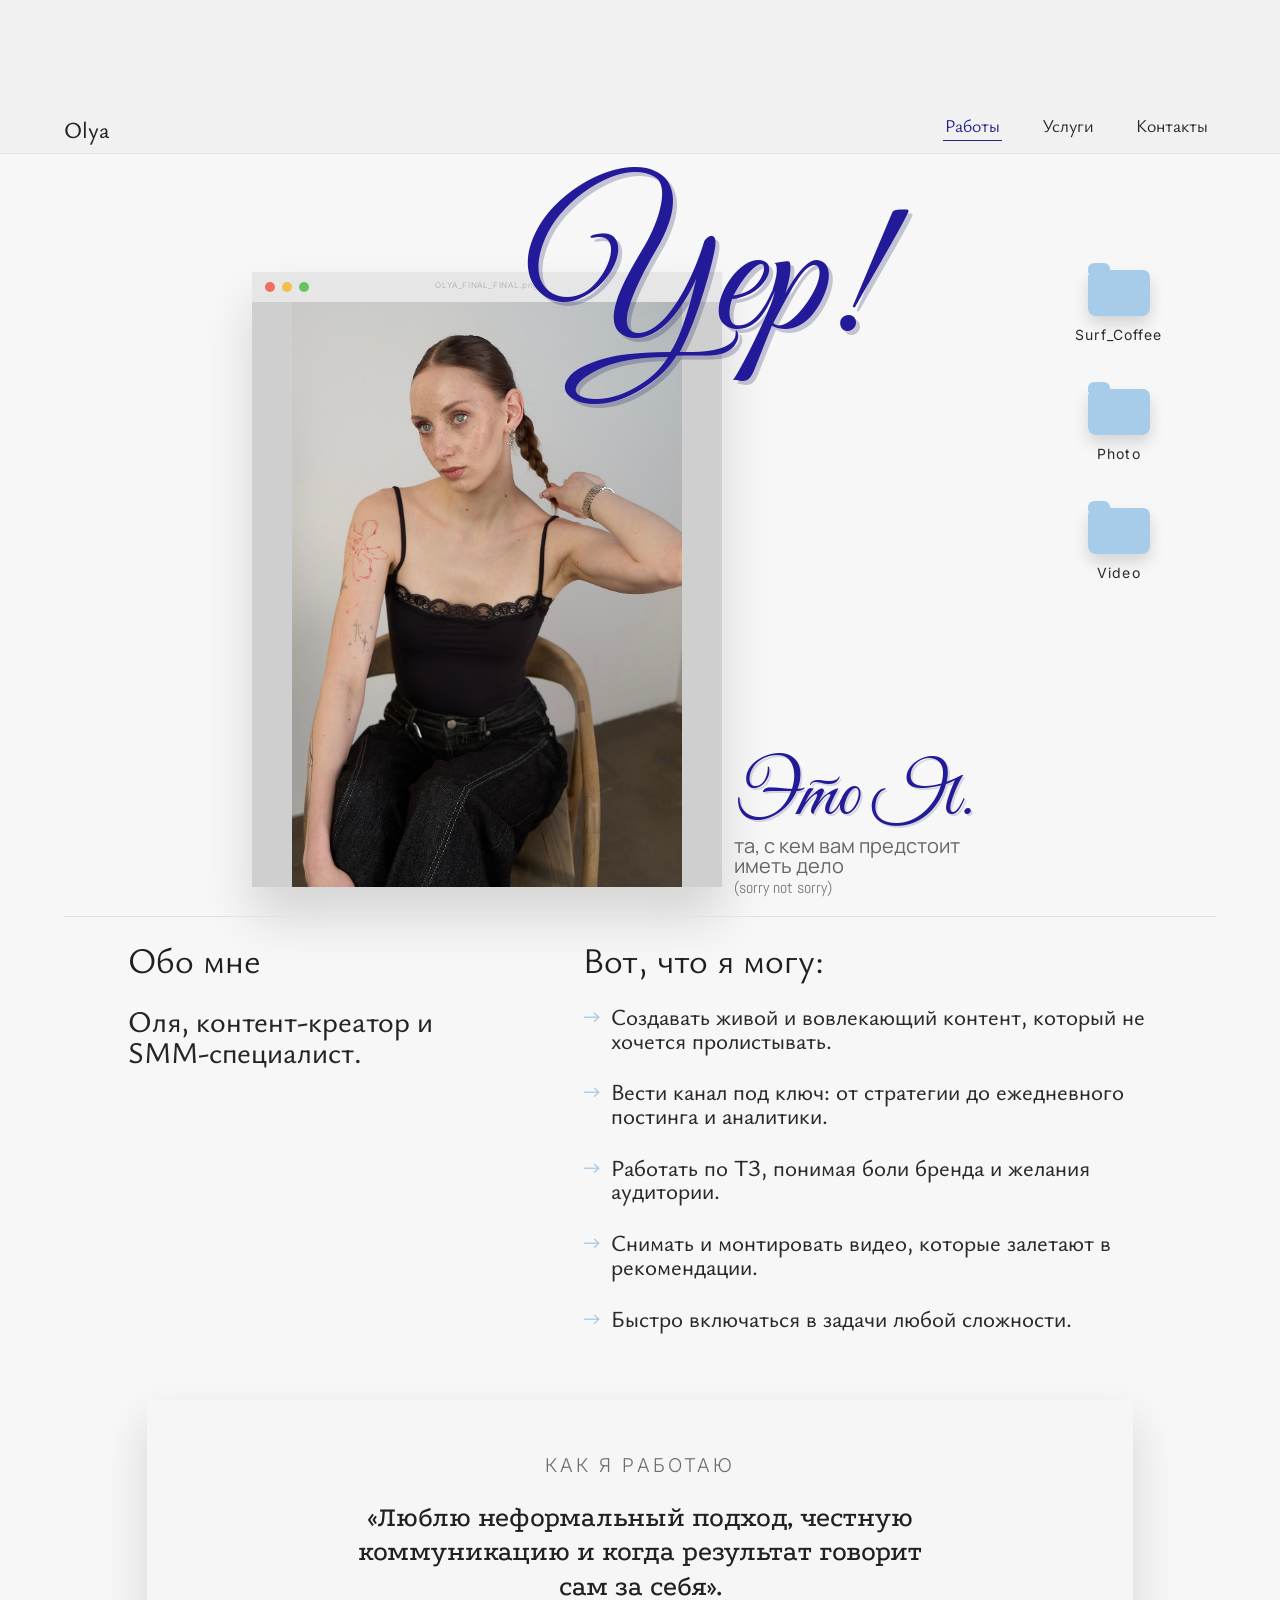
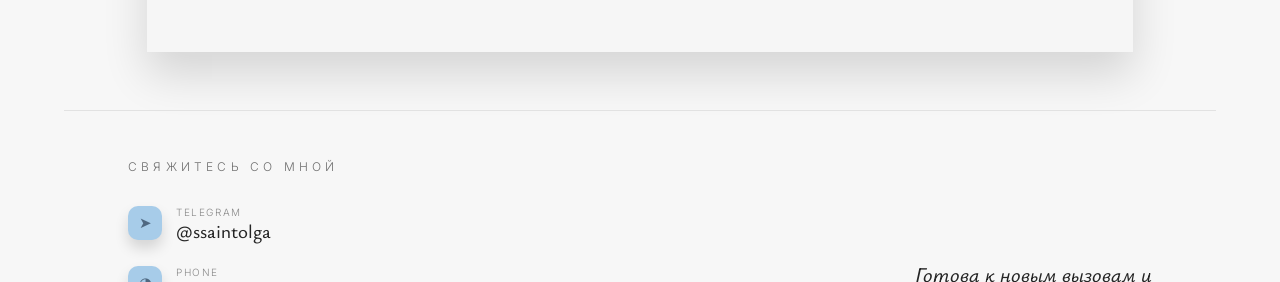
==== commit 288e72d0: "font fox" ====
--- a/index.html
+++ b/index.html
@@ -16,6 +16,7 @@
   <link rel="preconnect" href="https://fonts.googleapis.com">
   <link rel="preconnect" href="https://fonts.gstatic.com" crossorigin>
   <link href="https://fonts.googleapis.com/css2?family=ABeeZee:ital@0;1&family=Abel&family=Bad+Script&family=Caveat:wght@400&family=Golos+Text:wght@400;500;600;700&family=Great+Vibes&family=Inter:wght@300;400;500;600;700&family=Kristi&family=Manrope:wght@300;400;500;600;700&family=Marck+Script&family=Neucha&family=Onest:wght@300;400;500;600;700&family=Ysabeau:ital,wght@0,1..1000;1,1..1000&display=swap" rel="stylesheet"><link rel="stylesheet" href="styles.css" />
+  <link href="https://fonts.googleapis.com/css2?family=Podkova:wght@400;500;600;700;800&display=swap" rel="stylesheet">
   <link rel="stylesheet" href="styles.css" />
 </head>
 <body>
--- a/styles.css
+++ b/styles.css
@@ -18,6 +18,8 @@
 body {
   margin: 0;
   padding: 0;
+  width: 100%;
+  overflow-x: hidden;
   background: var(--bg);
   color: var(--text);
 }
@@ -32,22 +34,24 @@
   margin: 0;
   min-height: 100vh;
   background: var(--bg);
-  padding: 0 var(--side-gap) 40px;
+  padding: calc(var(--header-height) + 8px) var(--side-gap) 40px;
 }
 
 
 
 .site-header {
-  position: sticky;
+  position: fixed;
   top: 0;
+  left: 0;
+  right: 0;
   z-index: 20;
   height: var(--header-height);
   display: flex;
   align-items: flex-end;
   justify-content: space-between;
   border-bottom: 1px solid var(--line);
-  width: 100vw;
-  margin-left: calc(50% - 50vw);
+  width: 100%;
+  margin-left: 0;
   padding: 0 calc(var(--side-gap) + 6px) 12px var(--side-gap);
   background: rgba(239, 239, 239, 0.75);
   backdrop-filter: blur(0);
@@ -360,8 +364,8 @@
 
 .quote-card blockquote {
   margin: 0;
-  font-family: "ABeeZee", sans-serif;
-  font-style: italic;
+  font-family: "Podkova", serif;
+  font-style: normal;
   font-size: 28px;
   line-height: 1.22;
   color: #212121;
@@ -569,8 +573,6 @@
 
   .site-header {
     width: 100%;
-    margin-left: 0;
-    position: sticky;
     padding-inline: 6px;
     gap: 12px;
     align-items: flex-start;
@@ -582,11 +584,13 @@
   .main-nav {
     width: 100%;
     justify-content: space-between;
-    gap: 10px;
+    gap: 8px;
   }
 
   .main-nav a {
     font-size: 15px;
+    flex: 1 1 0;
+    text-align: center;
     padding: 4px 0;
   }
 
@@ -597,6 +601,7 @@
 
   .hero-main {
     min-height: 0;
+    overflow: hidden;
   }
 
   .photo-window {
@@ -649,6 +654,10 @@
     padding-inline: 0;
   }
 
+  .about-skills {
+    margin-top: 14px;
+  }
+
   .about-column h2,
   .skills-column h2 { font-size: 34px; }
 
@@ -873,7 +882,8 @@
 
   .work-card.is-vertical,
   .work-card.is-horizontal {
-    max-width: 560px;
+    width: min(560px, 100%);
+    max-width: 100%;
     grid-template-columns: 1fr;
   }
 
@@ -882,6 +892,18 @@
     aspect-ratio: 9 / 16;
     max-height: min(72vh, 620px);
   }
+
+  .work-card.is-horizontal .work-media {
+    aspect-ratio: 16 / 9;
+    max-height: min(52vw, 360px);
+  }
+
+  .work-card.is-horizontal .work-media iframe,
+  .work-card.is-horizontal .work-media img,
+  .work-card.is-horizontal .work-media video {
+    object-fit: contain;
+    background: #111;
+  }
 }
 
 @media (max-width: 768px) {
--- a/styles.css
+++ b/styles.css
@@ -18,6 +18,8 @@
 body {
   margin: 0;
   padding: 0;
+  width: 100%;
+  overflow-x: hidden;
   background: var(--bg);
   color: var(--text);
 }
@@ -32,22 +34,24 @@
   margin: 0;
   min-height: 100vh;
   background: var(--bg);
-  padding: 0 var(--side-gap) 40px;
+  padding: calc(var(--header-height) + 8px) var(--side-gap) 40px;
 }
 
 
 
 .site-header {
-  position: sticky;
+  position: fixed;
   top: 0;
+  left: 0;
+  right: 0;
   z-index: 20;
   height: var(--header-height);
   display: flex;
   align-items: flex-end;
   justify-content: space-between;
   border-bottom: 1px solid var(--line);
-  width: 100vw;
-  margin-left: calc(50% - 50vw);
+  width: 100%;
+  margin-left: 0;
   padding: 0 calc(var(--side-gap) + 6px) 12px var(--side-gap);
   background: rgba(239, 239, 239, 0.75);
   backdrop-filter: blur(0);
@@ -360,8 +364,8 @@
 
 .quote-card blockquote {
   margin: 0;
-  font-family: "ABeeZee", sans-serif;
-  font-style: italic;
+  font-family: "Podkova", serif;
+  font-style: normal;
   font-size: 28px;
   line-height: 1.22;
   color: #212121;
@@ -569,8 +573,6 @@
 
   .site-header {
     width: 100%;
-    margin-left: 0;
-    position: sticky;
     padding-inline: 6px;
     gap: 12px;
     align-items: flex-start;
@@ -582,11 +584,13 @@
   .main-nav {
     width: 100%;
     justify-content: space-between;
-    gap: 10px;
+    gap: 8px;
   }
 
   .main-nav a {
     font-size: 15px;
+    flex: 1 1 0;
+    text-align: center;
     padding: 4px 0;
   }
 
@@ -597,6 +601,7 @@
 
   .hero-main {
     min-height: 0;
+    overflow: hidden;
   }
 
   .photo-window {
@@ -649,6 +654,10 @@
     padding-inline: 0;
   }
 
+  .about-skills {
+    margin-top: 14px;
+  }
+
   .about-column h2,
   .skills-column h2 { font-size: 34px; }
 
@@ -873,7 +882,8 @@
 
   .work-card.is-vertical,
   .work-card.is-horizontal {
-    max-width: 560px;
+    width: min(560px, 100%);
+    max-width: 100%;
     grid-template-columns: 1fr;
   }
 
@@ -882,6 +892,18 @@
     aspect-ratio: 9 / 16;
     max-height: min(72vh, 620px);
   }
+
+  .work-card.is-horizontal .work-media {
+    aspect-ratio: 16 / 9;
+    max-height: min(52vw, 360px);
+  }
+
+  .work-card.is-horizontal .work-media iframe,
+  .work-card.is-horizontal .work-media img,
+  .work-card.is-horizontal .work-media video {
+    object-fit: contain;
+    background: #111;
+  }
 }
 
 @media (max-width: 768px) {
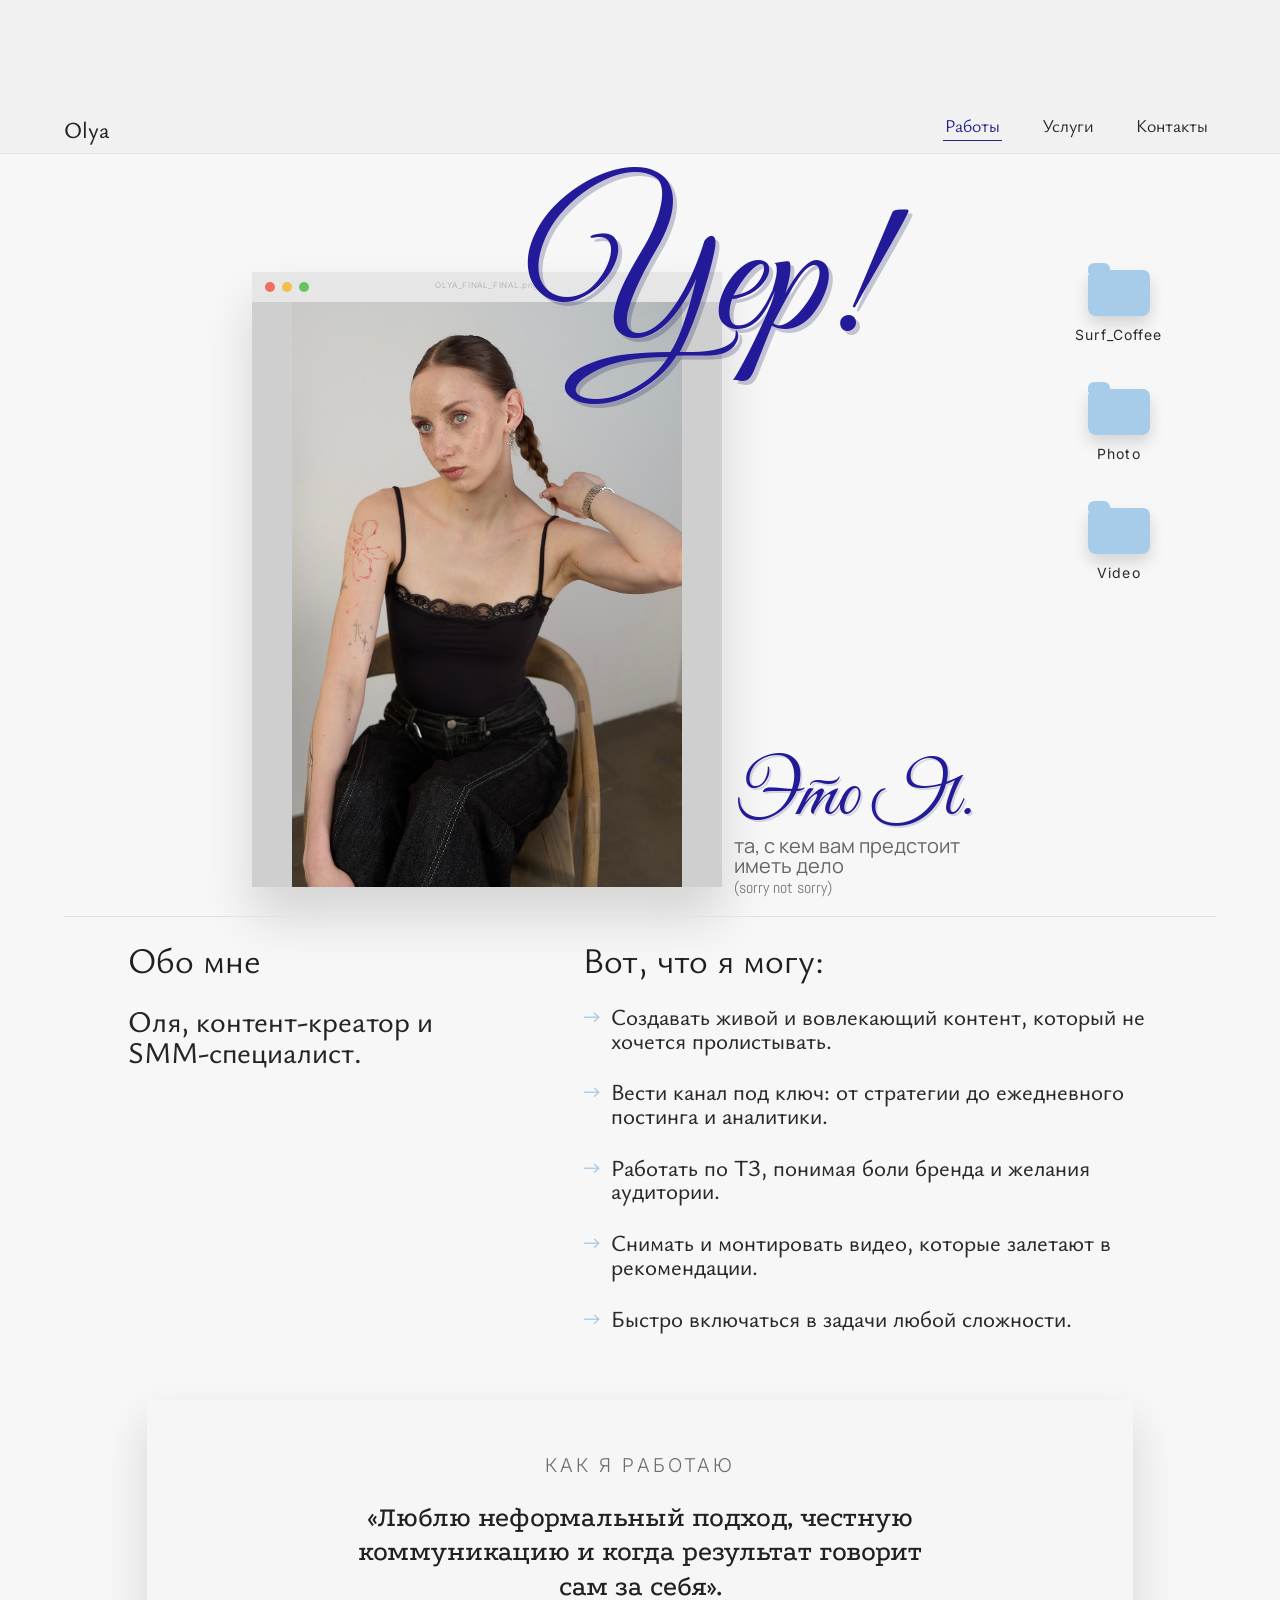
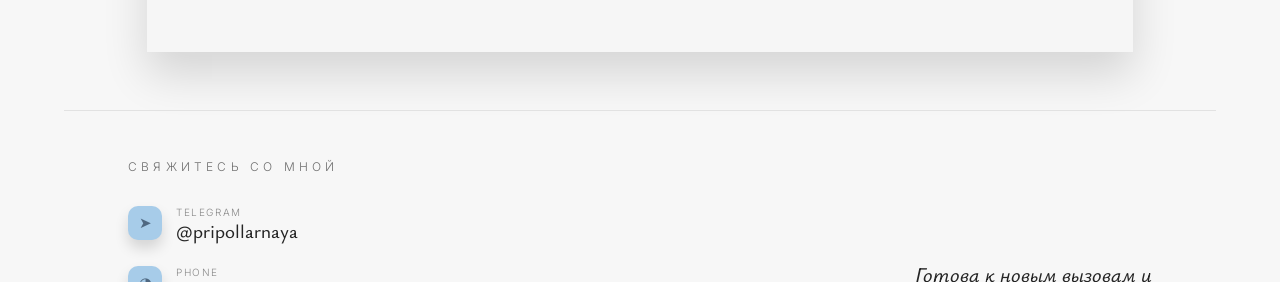
==== commit 70a71927: "krty" ====
--- a/index.html
+++ b/index.html
@@ -122,7 +122,7 @@
             <span class="contact-icon" aria-hidden="true">➤</span>
             <span class="contact-info">
               <span class="contact-type">TELEGRAM</span>
-              <span class="contact-value">@ssaintolga</span>
+              <span class="contact-value">@pripollarnaya</span>
             </span>
           </a>
 
--- a/styles.css
+++ b/styles.css
@@ -601,7 +601,8 @@
 
   .hero-main {
     min-height: 0;
-    overflow: hidden;
+    overflow: visible;
+    padding-top: 18px;
   }
 
   .photo-window {
@@ -912,6 +913,11 @@
     padding-top: 34px;
   }
 
+  .work-card.is-vertical .work-media {
+    width: min(100%, 360px);
+    margin-inline: auto;
+  }
+
   .section-text {
     font-size: 18px;
   }
--- a/styles.css
+++ b/styles.css
@@ -601,7 +601,8 @@
 
   .hero-main {
     min-height: 0;
-    overflow: hidden;
+    overflow: visible;
+    padding-top: 18px;
   }
 
   .photo-window {
@@ -912,6 +913,11 @@
     padding-top: 34px;
   }
 
+  .work-card.is-vertical .work-media {
+    width: min(100%, 360px);
+    margin-inline: auto;
+  }
+
   .section-text {
     font-size: 18px;
   }
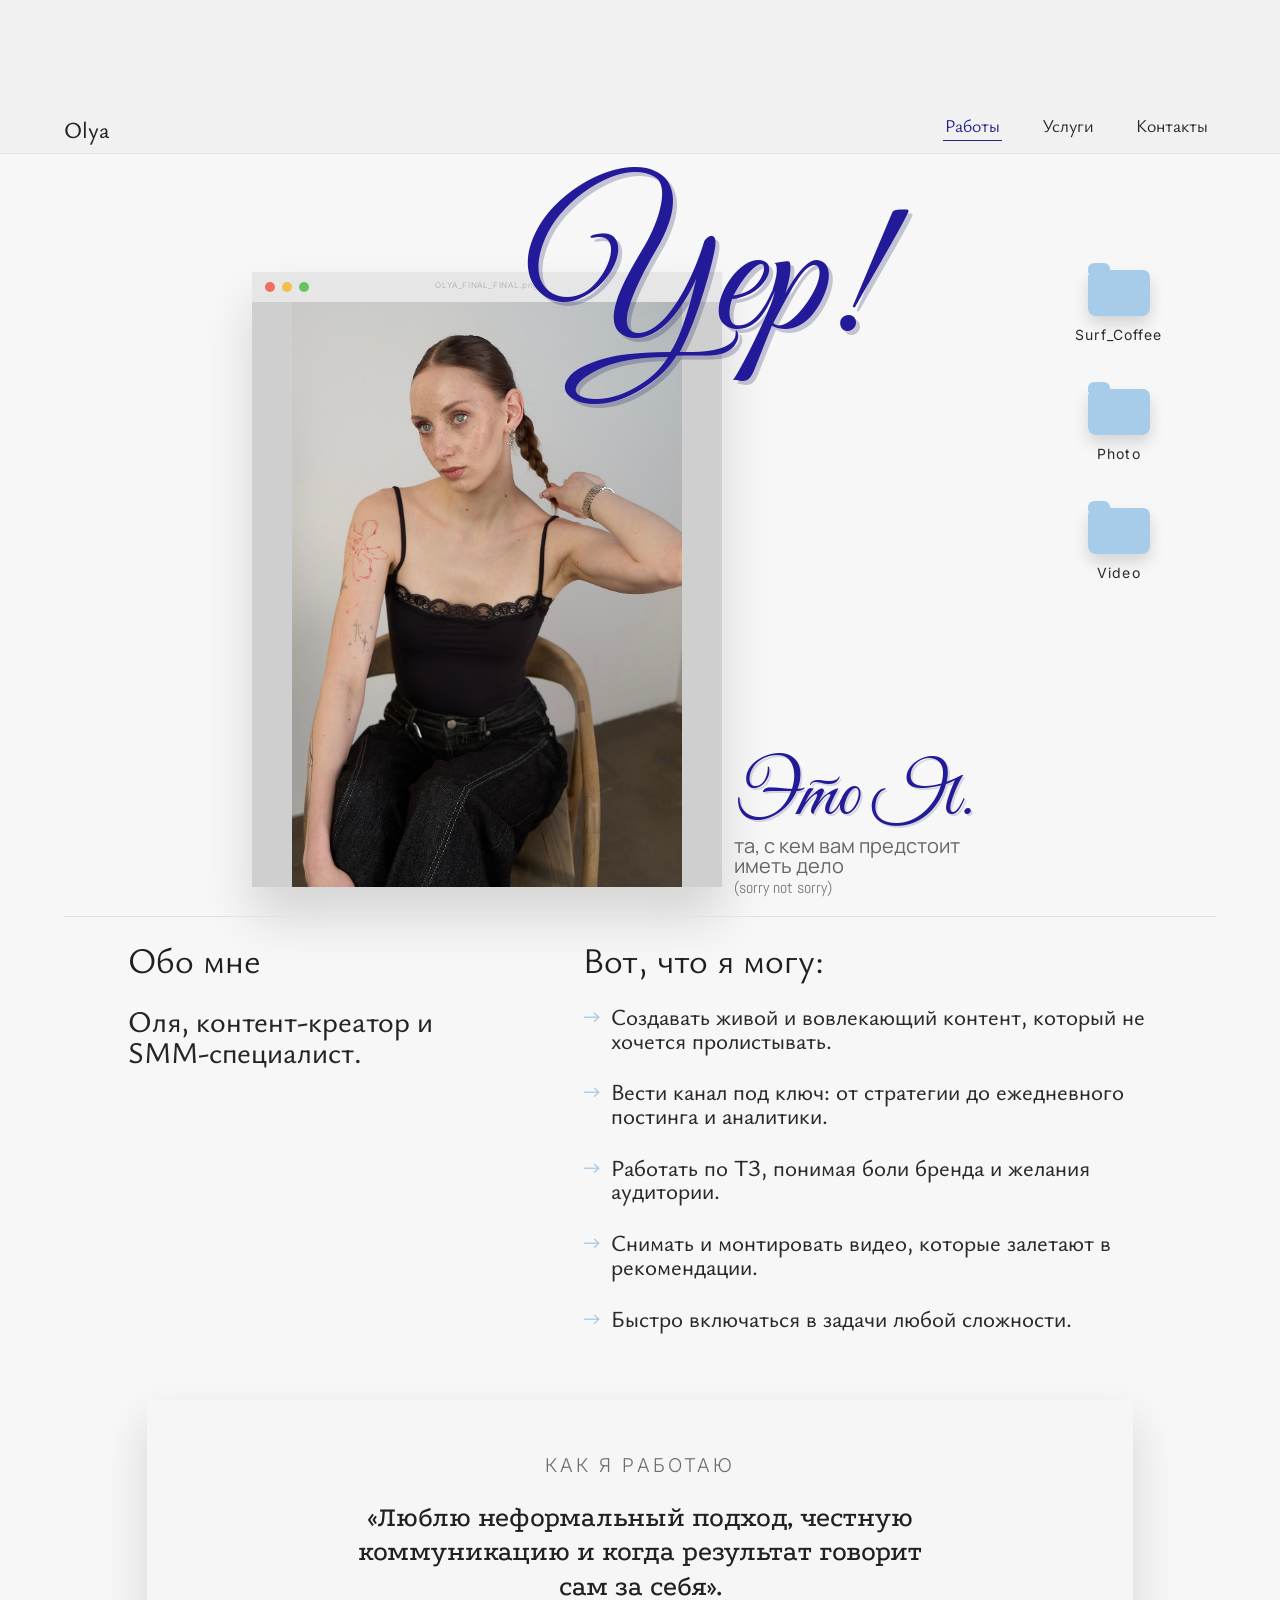
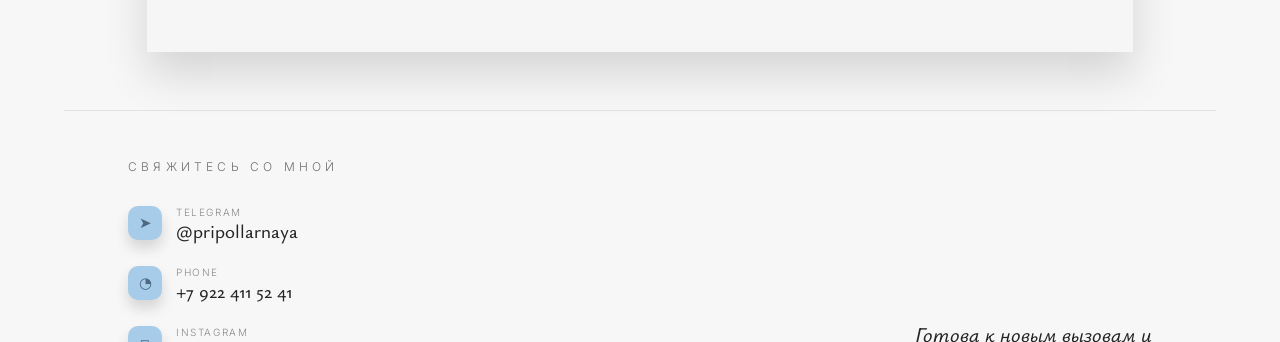
==== commit f02ccd5f: "add instagram contact" ====
--- a/index.html
+++ b/index.html
@@ -118,7 +118,7 @@
         <div class="contacts-left">
           <div class="contacts-caption">СВЯЖИТЕСЬ СО МНОЙ</div>
 
-          <a class="contact-row contact-link" href="https://t.me/ssaintolga" target="_blank" rel="noopener noreferrer">
+          <a class="contact-row contact-link" href="https://t.me/pripollarnaya" target="_blank" rel="noopener noreferrer">
             <span class="contact-icon" aria-hidden="true">➤</span>
             <span class="contact-info">
               <span class="contact-type">TELEGRAM</span>
@@ -133,6 +133,15 @@
               <span class="contact-value">+7 922 411 52 41</span>
             </span>
           </a>
+
+          <a class="contact-row contact-link" href="https://www.instagram.com/pripollarnaya" target="_blank" rel="noopener noreferrer">
+            <span class="contact-icon" aria-hidden="true">⧇</span>
+            <span class="contact-info">
+              <span class="contact-type">INSTAGRAM</span>
+              <span class="contact-value">@pripollarnaya</span>
+           </span>
+          </a>
+
         </div>
 
         <div class="contacts-right">
